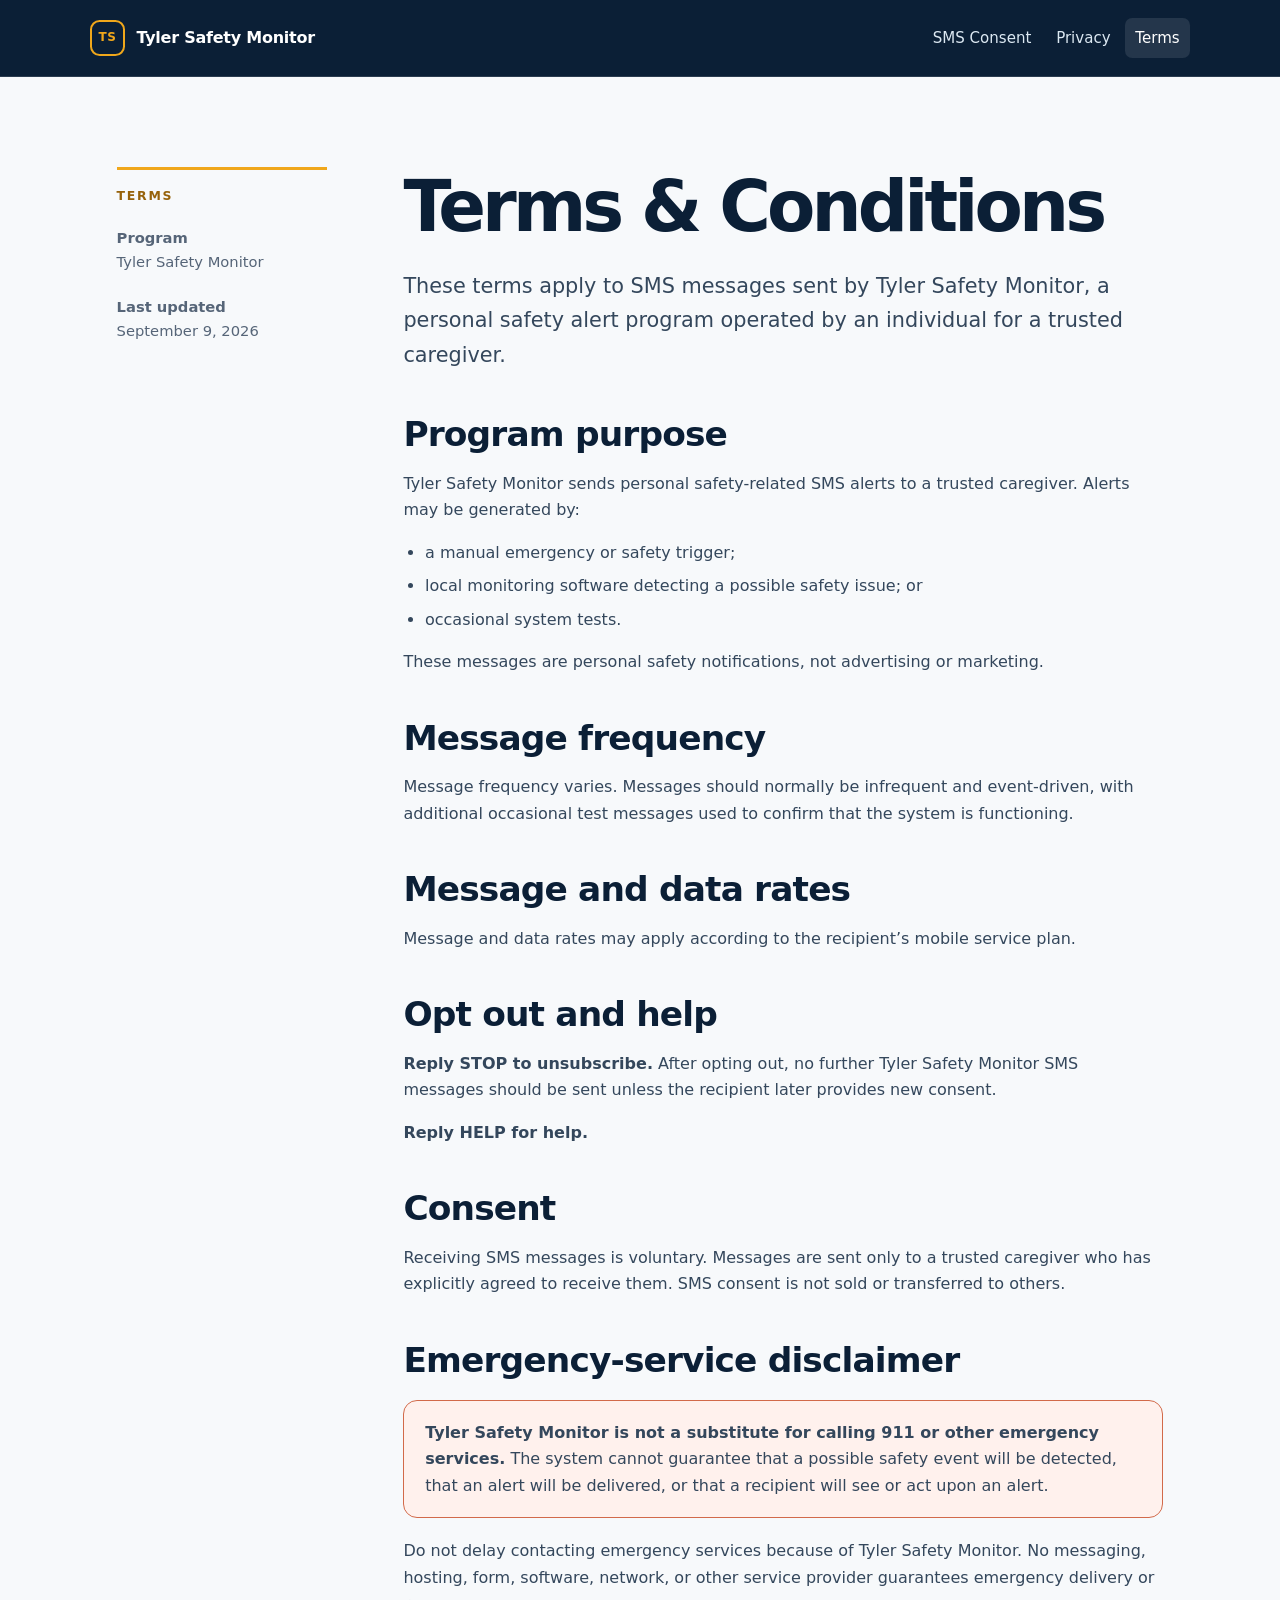
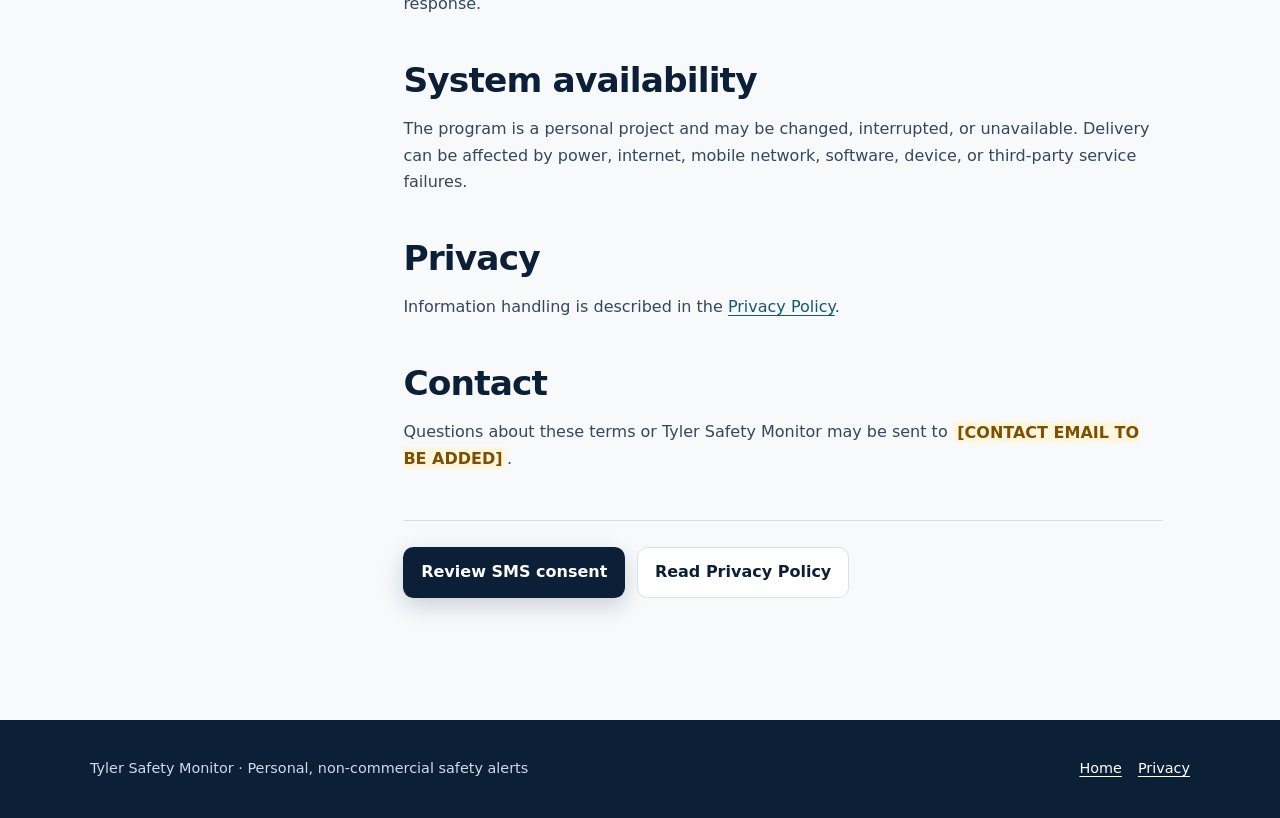
==== terms.html @ 5f72c7c2 "Create Tyler Safety Monitor compliance website" ====
<!doctype html>
<html lang="en">
<head>
  <meta charset="utf-8">
  <meta name="viewport" content="width=device-width, initial-scale=1">
  <meta name="description" content="Terms and Conditions for Tyler Safety Monitor personal safety SMS notifications.">
  <title>Terms &amp; Conditions · Tyler Safety Monitor</title>
  <link rel="stylesheet" href="styles.css">
</head>
<body>
  <a class="skip-link" href="#main-content">Skip to main content</a>
  <header class="site-header">
    <div class="shell header-inner">
      <a class="brand" href="index.html" aria-label="Tyler Safety Monitor home">
        <span class="brand-mark" aria-hidden="true">TS</span>
        <span>Tyler Safety Monitor</span>
      </a>
      <nav aria-label="Main navigation">
        <a href="consent.html">SMS Consent</a>
        <a href="privacy.html">Privacy</a>
        <a href="terms.html" aria-current="page">Terms</a>
      </nav>
    </div>
  </header>

  <main id="main-content" class="shell policy-layout">
    <aside class="policy-meta" aria-label="Document information">
      <p class="eyebrow">Terms</p>
      <p><strong>Program</strong><br>Tyler Safety Monitor</p>
      <p><strong>Last updated</strong><br>September 9, 2026</p>
    </aside>

    <article class="policy">
      <h1>Terms &amp; Conditions</h1>
      <p class="lede">These terms apply to SMS messages sent by Tyler Safety Monitor, a personal safety alert program operated by an individual for a trusted caregiver.</p>

      <h2>Program purpose</h2>
      <p>Tyler Safety Monitor sends personal safety-related SMS alerts to a trusted caregiver. Alerts may be generated by:</p>
      <ul>
        <li>a manual emergency or safety trigger;</li>
        <li>local monitoring software detecting a possible safety issue; or</li>
        <li>occasional system tests.</li>
      </ul>
      <p>These messages are personal safety notifications, not advertising or marketing.</p>

      <h2>Message frequency</h2>
      <p>Message frequency varies. Messages should normally be infrequent and event-driven, with additional occasional test messages used to confirm that the system is functioning.</p>

      <h2>Message and data rates</h2>
      <p>Message and data rates may apply according to the recipient’s mobile service plan.</p>

      <h2>Opt out and help</h2>
      <p><strong>Reply STOP to unsubscribe.</strong> After opting out, no further Tyler Safety Monitor SMS messages should be sent unless the recipient later provides new consent.</p>
      <p><strong>Reply HELP for help.</strong></p>

      <h2>Consent</h2>
      <p>Receiving SMS messages is voluntary. Messages are sent only to a trusted caregiver who has explicitly agreed to receive them. SMS consent is not sold or transferred to others.</p>

      <h2>Emergency-service disclaimer</h2>
      <div class="policy-callout warning">
        <p><strong>Tyler Safety Monitor is not a substitute for calling 911 or other emergency services.</strong> The system cannot guarantee that a possible safety event will be detected, that an alert will be delivered, or that a recipient will see or act upon an alert.</p>
      </div>
      <p>Do not delay contacting emergency services because of Tyler Safety Monitor. No messaging, hosting, form, software, network, or other service provider guarantees emergency delivery or response.</p>

      <h2>System availability</h2>
      <p>The program is a personal project and may be changed, interrupted, or unavailable. Delivery can be affected by power, internet, mobile network, software, device, or third-party service failures.</p>

      <h2>Privacy</h2>
      <p>Information handling is described in the <a href="privacy.html">Privacy Policy</a>.</p>

      <h2>Contact</h2>
      <p>Questions about these terms or Tyler Safety Monitor may be sent to <strong class="placeholder">[CONTACT EMAIL TO BE ADDED]</strong>.</p>

      <div class="page-actions">
        <a class="button primary" href="consent.html">Review SMS consent</a>
        <a class="button secondary" href="privacy.html">Read Privacy Policy</a>
      </div>
    </article>
  </main>

  <footer class="site-footer">
    <div class="shell footer-inner">
      <p>Tyler Safety Monitor · Personal, non-commercial safety alerts</p>
      <div>
        <a href="index.html">Home</a>
        <a href="privacy.html">Privacy</a>
      </div>
    </div>
  </footer>
</body>
</html>
---- styles.css ----
:root {
  color-scheme: light;
  --ink: #132032;
  --muted: #566578;
  --navy: #0b1f36;
  --navy-soft: #173955;
  --paper: #f7f9fb;
  --surface: #ffffff;
  --line: #d9e1e8;
  --amber: #f0a71b;
  --amber-pale: #fff6df;
  --blue-pale: #eaf3f8;
  --danger-pale: #fff1ed;
  --danger-line: #d26a4a;
  --radius: 14px;
  --shadow: 0 18px 46px rgba(11, 31, 54, 0.09);
}

* {
  box-sizing: border-box;
}

html {
  scroll-behavior: smooth;
}

body {
  margin: 0;
  background: var(--paper);
  color: var(--ink);
  font-family: Inter, ui-sans-serif, system-ui, -apple-system, BlinkMacSystemFont, "Segoe UI", sans-serif;
  font-size: 1rem;
  line-height: 1.65;
  text-rendering: optimizeLegibility;
}

a {
  color: #14557a;
  text-decoration-thickness: 1px;
  text-underline-offset: 0.18em;
}

a:hover {
  color: #0b3651;
}

a:focus-visible,
button:focus-visible,
iframe:focus-visible {
  outline: 3px solid var(--amber);
  outline-offset: 3px;
}

.skip-link {
  position: fixed;
  z-index: 100;
  top: 0.75rem;
  left: 0.75rem;
  transform: translateY(-200%);
  border-radius: 0.45rem;
  background: var(--surface);
  color: var(--navy);
  padding: 0.65rem 0.9rem;
  font-weight: 700;
}

.skip-link:focus {
  transform: translateY(0);
}

.shell {
  width: min(100% - 2rem, 1100px);
  margin-inline: auto;
}

.site-header {
  border-bottom: 1px solid rgba(255, 255, 255, 0.13);
  background: var(--navy);
  color: white;
}

.header-inner {
  min-height: 76px;
  display: flex;
  align-items: center;
  justify-content: space-between;
  gap: 1.5rem;
}

.brand {
  display: inline-flex;
  align-items: center;
  gap: 0.7rem;
  color: white;
  font-weight: 760;
  letter-spacing: -0.015em;
  text-decoration: none;
}

.brand:hover {
  color: white;
}

.brand-mark {
  display: grid;
  width: 2.2rem;
  height: 2.2rem;
  place-items: center;
  border: 2px solid var(--amber);
  border-radius: 0.6rem;
  color: var(--amber);
  font-size: 0.75rem;
  letter-spacing: 0.06em;
}

nav {
  display: flex;
  flex-wrap: wrap;
  justify-content: flex-end;
  gap: 0.25rem;
}

nav a {
  border-radius: 0.45rem;
  color: #dce8f2;
  padding: 0.5rem 0.65rem;
  font-size: 0.94rem;
  text-decoration: none;
}

nav a:hover,
nav a[aria-current="page"] {
  background: rgba(255, 255, 255, 0.1);
  color: white;
}

.hero {
  padding-block: clamp(4rem, 8vw, 7rem);
}

.eyebrow {
  margin: 0 0 0.7rem;
  color: #96620b;
  font-size: 0.78rem;
  font-weight: 800;
  letter-spacing: 0.14em;
  text-transform: uppercase;
}

h1,
h2,
h3,
p {
  overflow-wrap: break-word;
}

h1,
h2,
h3 {
  color: var(--navy);
  line-height: 1.15;
  text-wrap: balance;
}

h1 {
  max-width: 800px;
  margin: 0;
  font-size: clamp(2.6rem, 7vw, 5.4rem);
  letter-spacing: -0.055em;
}

h2 {
  margin: 0 0 1rem;
  font-size: clamp(1.55rem, 3vw, 2.15rem);
  letter-spacing: -0.025em;
}

h3 {
  margin: 0.8rem 0 0.55rem;
  font-size: 1.18rem;
}

.lede {
  max-width: 780px;
  margin: 1.35rem 0 0;
  color: #34475c;
  font-size: clamp(1.08rem, 2vw, 1.3rem);
  line-height: 1.65;
}

.notice {
  display: flex;
  max-width: 780px;
  margin-block: 2rem;
  border-left: 4px solid var(--amber);
  border-radius: 0 var(--radius) var(--radius) 0;
  background: var(--amber-pale);
  padding: 1rem 1.15rem;
  gap: 0.65rem;
  flex-direction: column;
}

.notice strong {
  color: var(--navy);
}

.button {
  display: inline-flex;
  min-height: 48px;
  align-items: center;
  justify-content: center;
  border: 1px solid transparent;
  border-radius: 0.65rem;
  padding: 0.72rem 1.05rem;
  font-weight: 750;
  text-decoration: none;
}

.button.primary {
  background: var(--navy);
  color: white;
  box-shadow: 0 8px 22px rgba(11, 31, 54, 0.18);
}

.button.primary:hover {
  background: var(--navy-soft);
  color: white;
}

.button.secondary {
  border-color: var(--line);
  background: white;
  color: var(--navy);
}

.section {
  padding-block: clamp(2.75rem, 6vw, 5rem);
}

.section.compact {
  max-width: 820px;
}

.card-grid {
  display: grid;
  grid-template-columns: repeat(3, minmax(0, 1fr));
  gap: 1rem;
}

.card {
  min-width: 0;
  border: 1px solid var(--line);
  border-radius: var(--radius);
  background: var(--surface);
  padding: 1.4rem;
  box-shadow: var(--shadow);
}

.card p {
  margin: 0;
  color: var(--muted);
}

.step {
  color: #a56b09;
  font-size: 0.78rem;
  font-weight: 800;
  letter-spacing: 0.1em;
}

.link-list {
  overflow: hidden;
  border: 1px solid var(--line);
  border-radius: var(--radius);
  background: var(--surface);
}

.link-list a {
  display: flex;
  align-items: center;
  justify-content: space-between;
  border-bottom: 1px solid var(--line);
  padding: 1.05rem 1.2rem;
  color: var(--navy);
  font-weight: 700;
  text-decoration: none;
}

.link-list a:last-child {
  border-bottom: 0;
}

.link-list a:hover {
  background: var(--blue-pale);
}

.policy-layout {
  display: grid;
  grid-template-columns: 210px minmax(0, 760px);
  justify-content: center;
  gap: clamp(2rem, 6vw, 5rem);
  padding-block: clamp(3rem, 7vw, 6rem);
}

.policy-meta {
  align-self: start;
  position: sticky;
  top: 2rem;
  border-top: 3px solid var(--amber);
  color: var(--muted);
  font-size: 0.92rem;
  padding-top: 1rem;
}

.policy-meta p {
  margin: 0 0 1.25rem;
}

.policy h1,
.consent-intro h1 {
  font-size: clamp(2.4rem, 6vw, 4.4rem);
}

.policy h2 {
  margin-top: 2.7rem;
}

.policy p,
.policy li {
  color: #34475c;
}

.policy ul {
  padding-left: 1.35rem;
}

.policy li + li {
  margin-top: 0.45rem;
}

.policy-callout {
  margin-block: 1.25rem;
  border: 1px solid #bcd2df;
  border-radius: var(--radius);
  background: var(--blue-pale);
  padding: 1.15rem 1.3rem;
}

.policy-callout.warning {
  border-color: var(--danger-line);
  background: var(--danger-pale);
}

.policy-callout p {
  margin: 0;
}

.placeholder {
  border-radius: 0.3rem;
  background: var(--amber-pale);
  color: #7d4f00;
  padding: 0.1rem 0.28rem;
}

.page-actions {
  display: flex;
  flex-wrap: wrap;
  gap: 0.75rem;
  margin-top: 3rem;
  border-top: 1px solid var(--line);
  padding-top: 1.6rem;
}

.consent-layout {
  padding-block: clamp(3rem, 7vw, 6rem);
}

.consent-intro {
  max-width: 820px;
  margin-inline: auto;
}

.legal-links {
  display: flex;
  flex-wrap: wrap;
  gap: 0.75rem 1.4rem;
  margin-block: 1.7rem;
  font-weight: 750;
}

.disclosure {
  border: 2px solid var(--navy);
  border-radius: var(--radius);
  background: white;
  padding: clamp(1.25rem, 4vw, 2rem);
  box-shadow: var(--shadow);
}

.disclosure h2 {
  font-size: 1.25rem;
}

.disclosure p {
  margin: 0;
  font-size: 1.08rem;
  font-weight: 610;
}

.form-instruction {
  color: var(--muted);
  margin-block: 1.5rem 1rem;
}

.form-link {
  gap: 0.45rem;
}

.form-section {
  max-width: 960px;
  margin: clamp(3.5rem, 8vw, 6rem) auto 0;
}

.form-heading {
  display: flex;
  align-items: end;
  justify-content: space-between;
  gap: 1.5rem;
  margin-bottom: 1rem;
}

.form-heading h2,
.form-heading .eyebrow {
  margin-bottom: 0;
}

.external-note {
  max-width: 330px;
  color: var(--muted);
  font-size: 0.9rem;
  text-align: right;
}

.form-frame {
  overflow: hidden;
  border: 1px solid var(--line);
  border-radius: var(--radius);
  background: white;
  box-shadow: var(--shadow);
}

.form-frame iframe {
  display: block;
  width: 100%;
  height: 980px;
  border: 0;
}

.noscript-note {
  border-radius: 0.6rem;
  background: var(--amber-pale);
  padding: 1rem;
}

.site-footer {
  margin-top: 2rem;
  background: var(--navy);
  color: #cedbe6;
}

.footer-inner {
  min-height: 98px;
  display: flex;
  align-items: center;
  justify-content: space-between;
  gap: 1rem;
  font-size: 0.9rem;
}

.footer-inner p {
  margin: 0;
}

.footer-inner div {
  display: flex;
  gap: 1rem;
}

.footer-inner a {
  color: white;
}

@media (max-width: 760px) {
  .header-inner,
  .footer-inner,
  .form-heading {
    align-items: flex-start;
    flex-direction: column;
  }

  .header-inner {
    padding-block: 1rem;
  }

  nav {
    justify-content: flex-start;
    margin-left: -0.65rem;
  }

  .card-grid,
  .policy-layout {
    grid-template-columns: 1fr;
  }

  .policy-meta {
    position: static;
  }

  .external-note {
    text-align: left;
  }

  .footer-inner {
    padding-block: 1.5rem;
  }
}

@media (max-width: 430px) {
  .brand-mark {
    width: 2rem;
    height: 2rem;
  }

  nav {
    gap: 0;
  }

  nav a {
    padding-inline: 0.55rem;
    font-size: 0.9rem;
  }

  .form-frame {
    margin-inline: -0.5rem;
    border-radius: 0.75rem;
  }
}

@media (prefers-reduced-motion: reduce) {
  html {
    scroll-behavior: auto;
  }
}
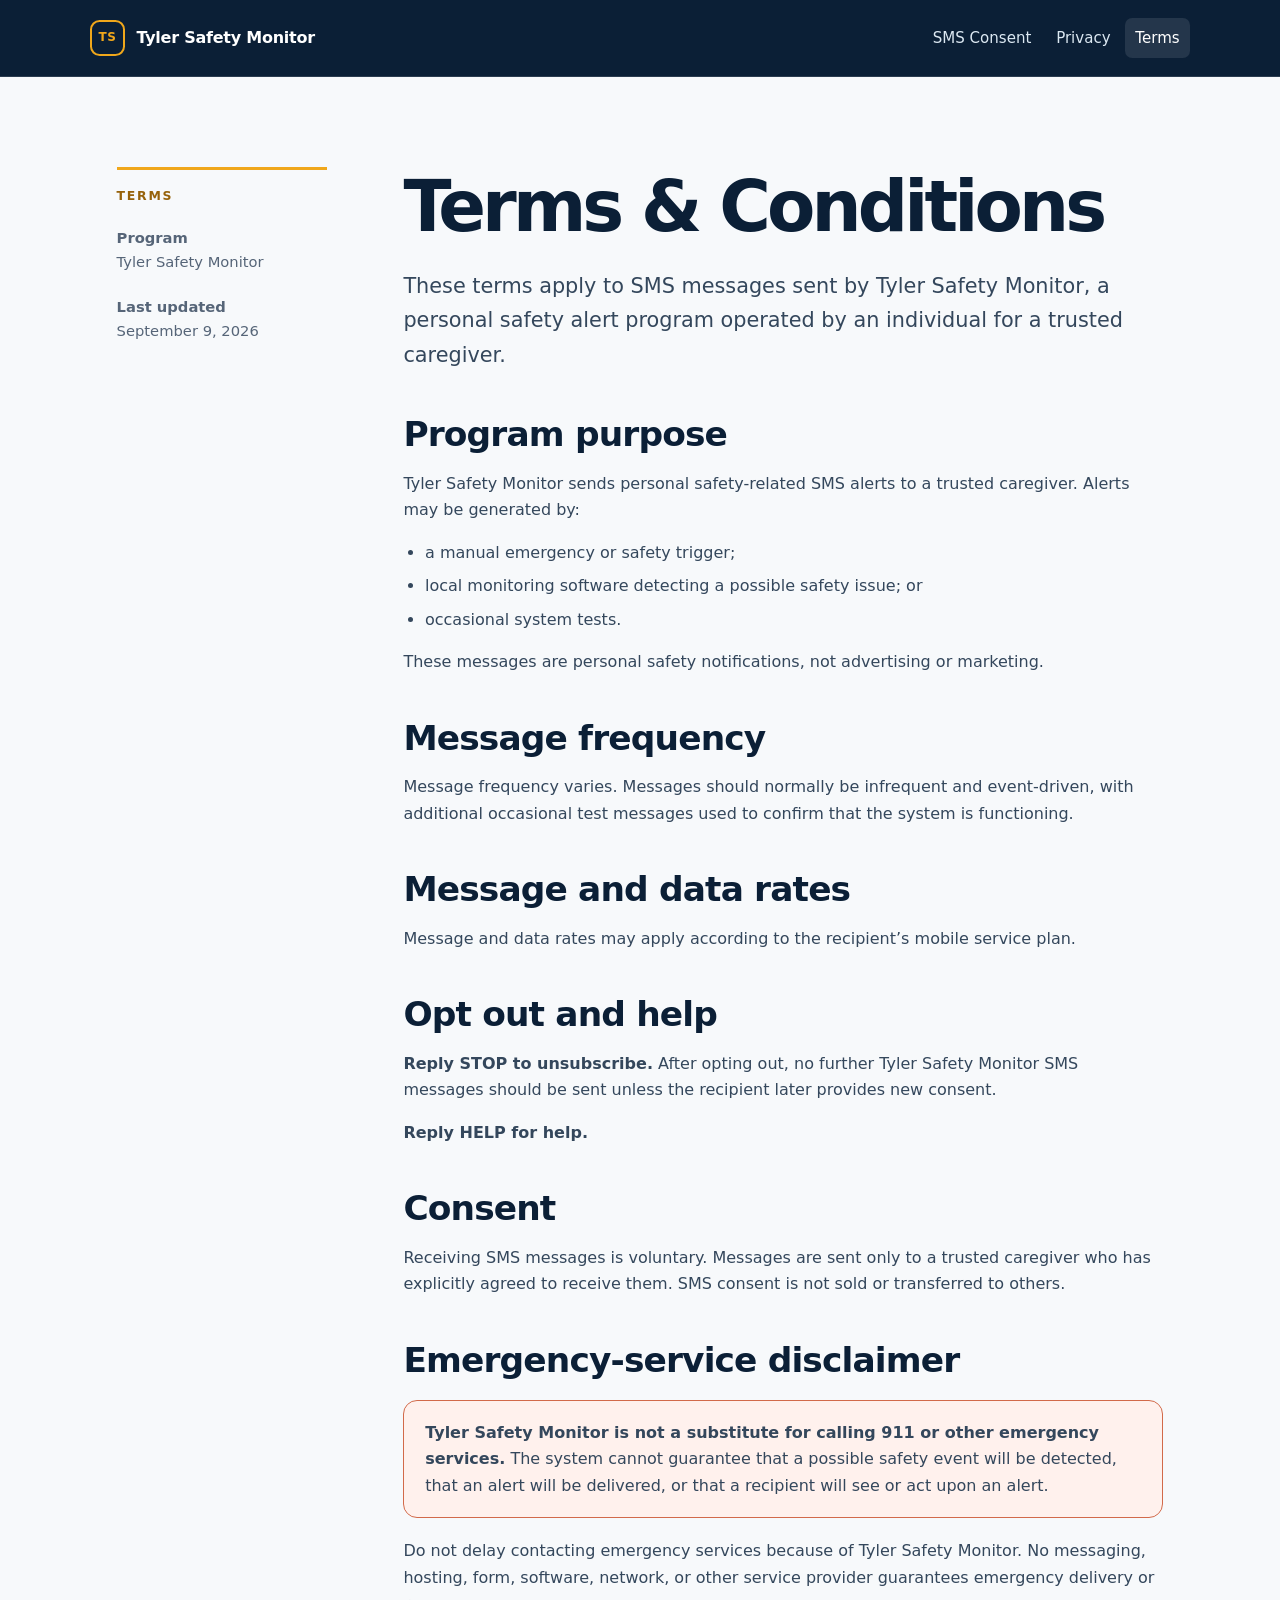
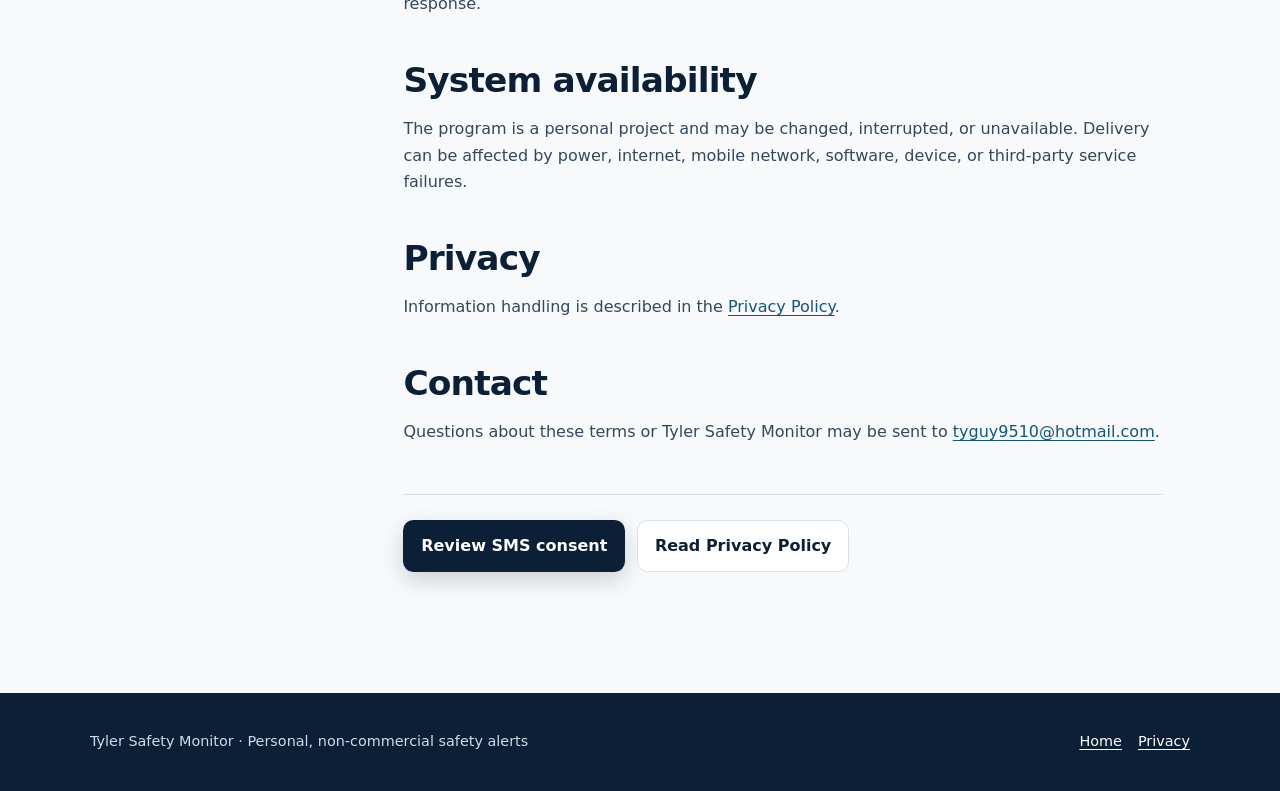
==== commit f17b3a67: "Add public contact email" ====
--- a/terms.html
+++ b/terms.html
@@ -69,7 +69,7 @@
       <p>Information handling is described in the <a href="privacy.html">Privacy Policy</a>.</p>
 
       <h2>Contact</h2>
-      <p>Questions about these terms or Tyler Safety Monitor may be sent to <strong class="placeholder">[CONTACT EMAIL TO BE ADDED]</strong>.</p>
+      <p>Questions about these terms or Tyler Safety Monitor may be sent to <a href="mailto:tyguy9510@hotmail.com">tyguy9510@hotmail.com</a>.</p>
 
       <div class="page-actions">
         <a class="button primary" href="consent.html">Review SMS consent</a>
